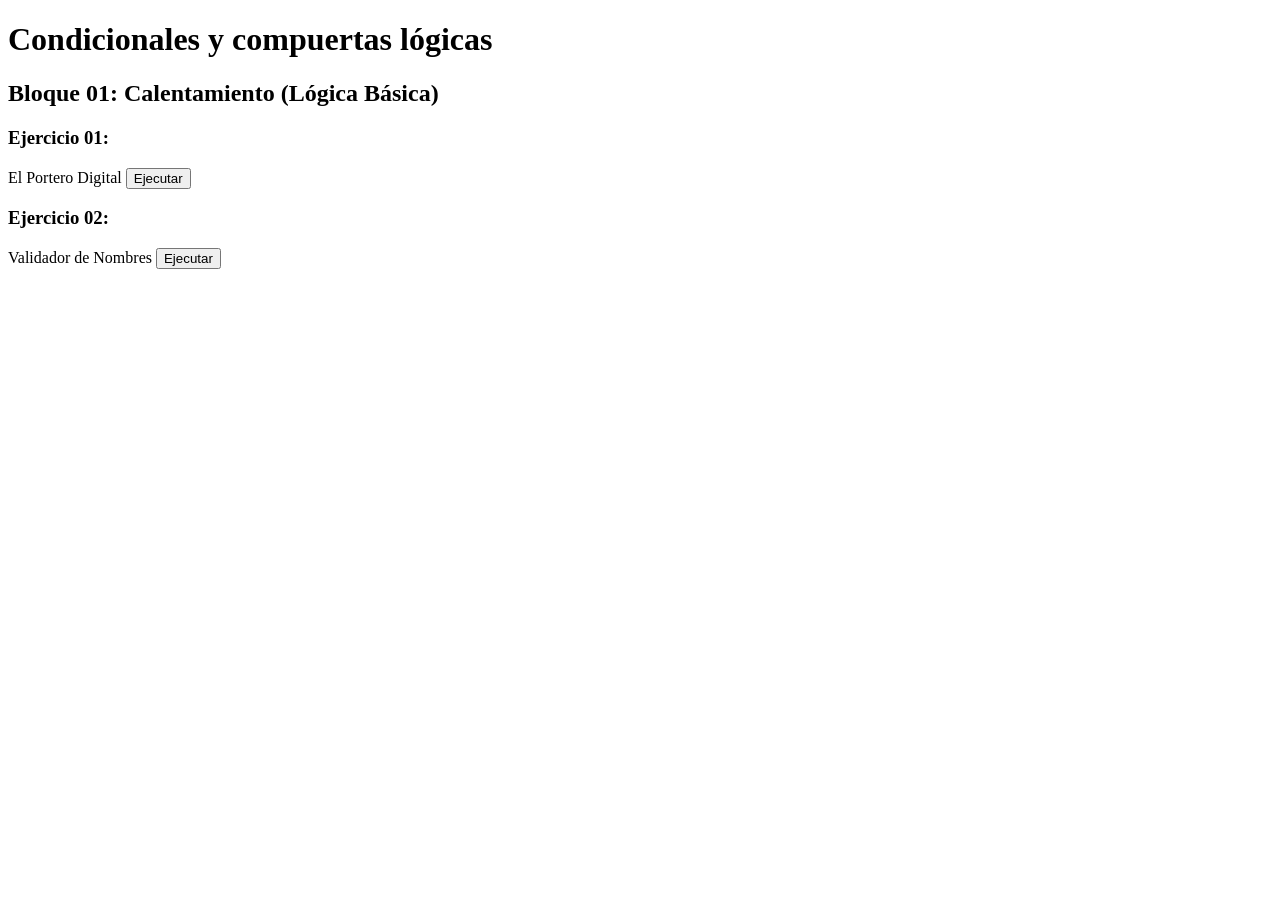
==== 02_Condicionales_compuertas_lógicas/index.html @ c87a0503 "." ====
<!DOCTYPE html>
<html lang="es">

<head>
    <meta charset="UTF-8">
    <meta name="viewport" content="width=device-width, initial-scale=1.0">
    <!-- Autor de la página -->
    <meta name="author" content="donovansaez@liceovvh.cl">
    <!-- Vínculo con CSS -->
    <link rel="stylesheet" href="static/css/style.css">
    <!-- Título de la página -->
    <title>Condicionales y compuertas lógicas</title>
</head>

<body>
    <!-- Cabecera -->
    <header>
        <h1>Condicionales y compuertas lógicas</h1>
    </header>

    <!-- Contenedor de la página -->
    <main class="contenedor">
        <section class="bloque">
            <div>
                <h2>Bloque 01: Calentamiento (Lógica Básica)</h2>
            </div>

            <div class="tarjetaespacio">
                <div class="row">
                    <div class="tarjeta">
                        <h3>Ejercicio 01:</h3>
                        <span>El Portero Digital</span>
                        <button onclick="porteroDigital()">Ejecutar</button>
                    </div>

                    <div class="tarjeta">
                        <h3>Ejercicio 02:</h3>
                        <span>Validador de Nombres</span>
                        <button onclick="validadorNombres()">Ejecutar</button>
                    </div>
                </div>
            </div>
        </section>
    </main>
    <!-- Vínculo con JS -->
    <script src="static/js/script.js"></script>
</body>

</html>
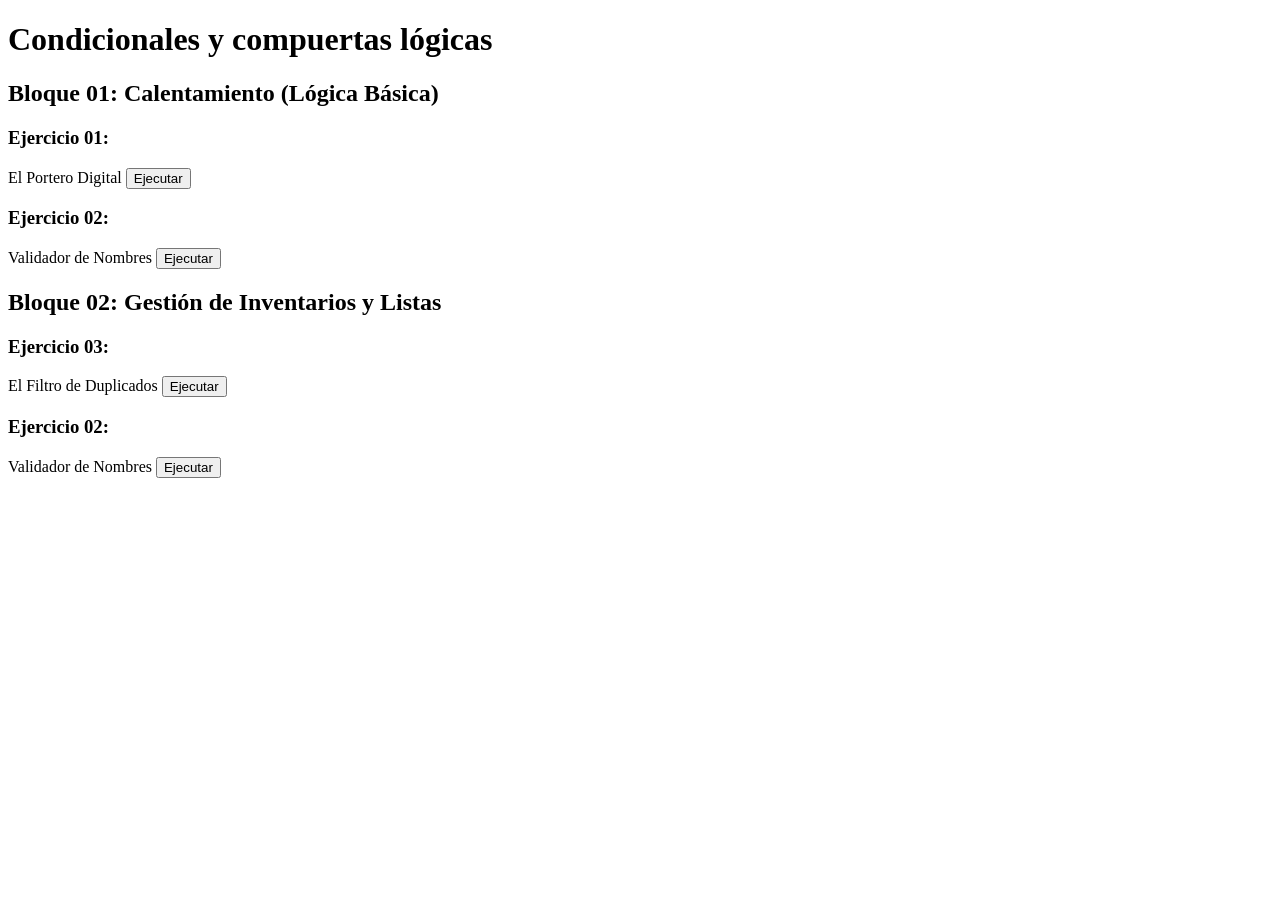
==== commit 655014d7: "d d" ====
--- a/02_Condicionales_compuertas_lógicas/index.html
+++ b/02_Condicionales_compuertas_lógicas/index.html
@@ -41,6 +41,28 @@
                 </div>
             </div>
         </section>
+
+        <section class="bloque">
+            <div>
+                <h2>Bloque 02: Gestión de Inventarios y Listas</h2>
+            </div>
+
+            <div class="tarjetaespacio">
+                <div class="row">
+                    <div class="tarjeta">
+                        <h3>Ejercicio 03:</h3>
+                        <span>El Filtro de Duplicados</span>
+                        <button onclick="filtroDuplicado()">Ejecutar</button>
+                    </div>
+
+                    <div class="tarjeta">
+                        <h3>Ejercicio 02:</h3>
+                        <span>Validador de Nombres</span>
+                        <button onclick="validadorNombres()">Ejecutar</button>
+                    </div>
+                </div>
+            </div>
+        </section>
     </main>
     <!-- Vínculo con JS -->
     <script src="static/js/script.js"></script>
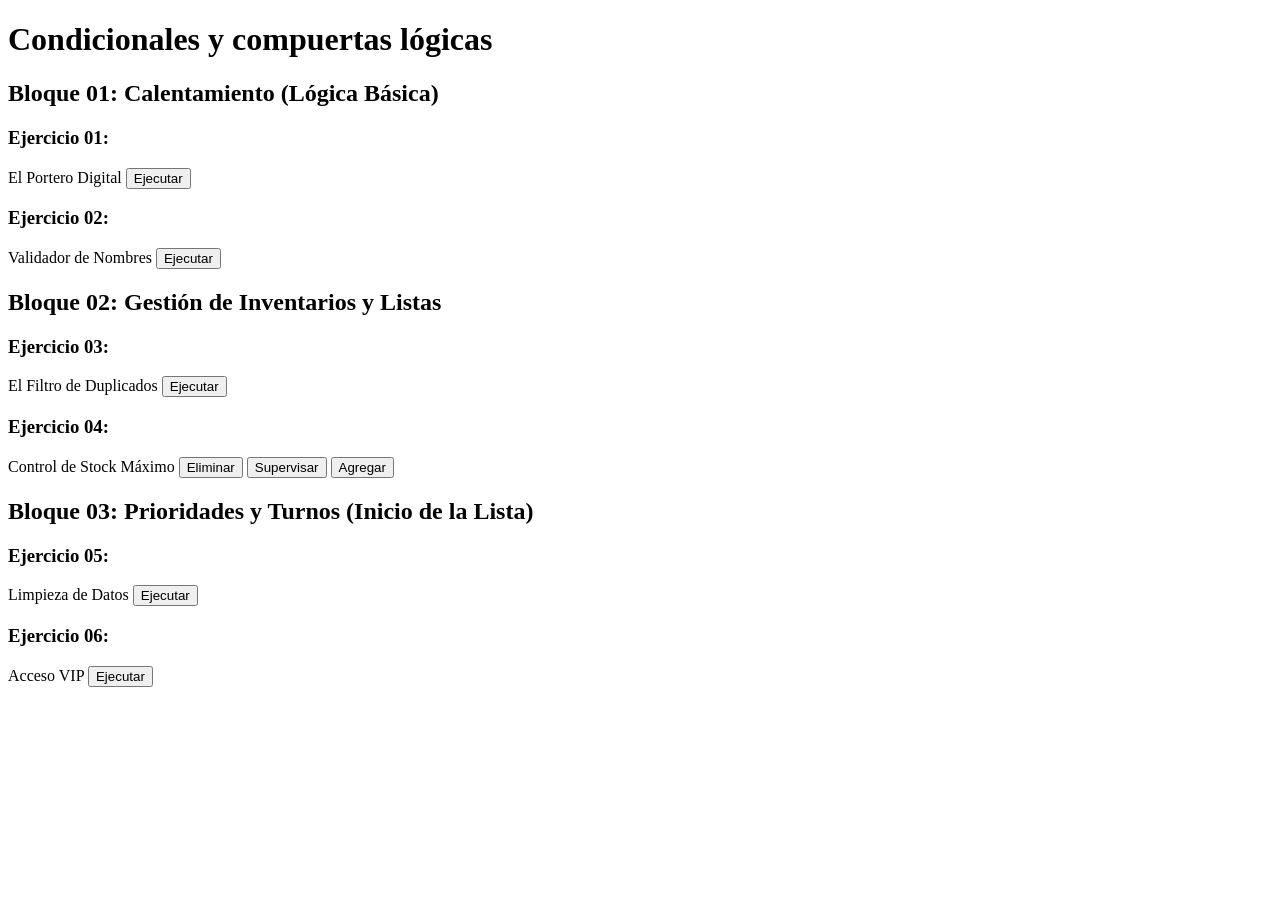
==== commit 1da9d2f3: "f f" ====
--- a/02_Condicionales_compuertas_lógicas/index.html
+++ b/02_Condicionales_compuertas_lógicas/index.html
@@ -56,9 +56,33 @@
                     </div>
 
                     <div class="tarjeta">
-                        <h3>Ejercicio 02:</h3>
-                        <span>Validador de Nombres</span>
-                        <button onclick="validadorNombres()">Ejecutar</button>
+                        <h3>Ejercicio 04:</h3>
+                        <span>Control de Stock Máximo</span>
+                        <button onclick="stockQuitar()">Eliminar</button>
+                        <button onclick="controlStock()">Supervisar</button>
+                        <button onclick="stockAgregar()">Agregar</button>
+                    </div>
+                </div>
+            </div>
+        </section>
+
+        <section class="bloque">
+            <div>
+                <h2>Bloque 03: Prioridades y Turnos (Inicio de la Lista)</h2>
+            </div>
+
+            <div class="tarjetaespacio">
+                <div class="row">
+                    <div class="tarjeta">
+                        <h3>Ejercicio 05:</h3>
+                        <span>Limpieza de Datos</span>
+                        <button onclick="limpiezaDatos()">Ejecutar</button>
+                    </div>
+
+                    <div class="tarjeta">
+                        <h3>Ejercicio 06:</h3>
+                        <span>Acceso VIP</span>
+                        <button onclick="accesoVip()">Ejecutar</button>
                     </div>
                 </div>
             </div>
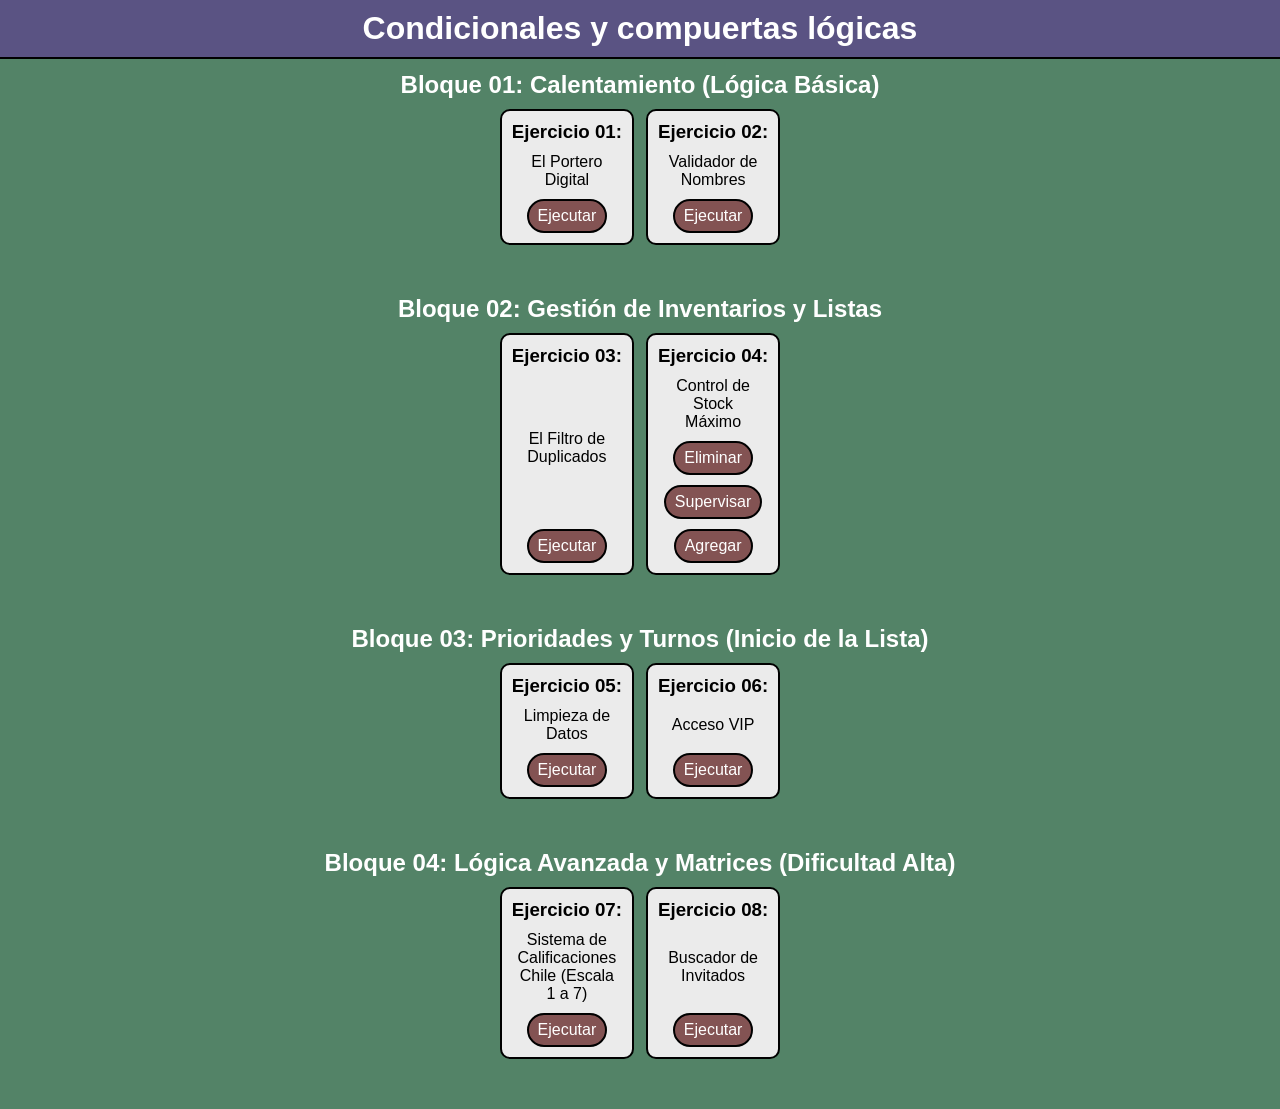
==== commit 9e067b33: "b b" ====
--- a/02_Condicionales_compuertas_lógicas/index.html
+++ b/02_Condicionales_compuertas_lógicas/index.html
@@ -87,6 +87,28 @@
                 </div>
             </div>
         </section>
+
+        <section class="bloque">
+            <div>
+                <h2>Bloque 04: Lógica Avanzada y Matrices (Dificultad Alta)</h2>
+            </div>
+
+            <div class="tarjetaespacio">
+                <div class="row">
+                    <div class="tarjeta">
+                        <h3>Ejercicio 07:</h3>
+                        <span>Sistema de Calificaciones Chile (Escala 1 a 7)</span>
+                        <button onclick="calificacionesChile()">Ejecutar</button>
+                    </div>
+
+                    <div class="tarjeta">
+                        <h3>Ejercicio 08:</h3>
+                        <span>Buscador de Invitados</span>
+                        <button onclick="buscadorInvitados()">Ejecutar</button>
+                    </div>
+                </div>
+            </div>
+        </section>
     </main>
     <!-- Vínculo con JS -->
     <script src="static/js/script.js"></script>
--- a/02_Condicionales_compuertas_lógicas/static/css/style.css
+++ b/02_Condicionales_compuertas_lógicas/static/css/style.css
@@ -0,0 +1,84 @@
+/* Resetear estilos */
+* {
+    padding: 0;
+    margin: 0;
+    box-sizing: border-box;
+}
+
+/* Propiedades de body */
+body {
+    font-family: sans-serif;
+    background-color: #538367;
+    color: #fff;
+    text-align: center;
+}
+
+/* Propiedades de header */
+header {
+    padding: 10px;
+    background-color: #5a5383;
+    border-bottom: 2px solid #000;
+    margin-bottom: 12px;
+}
+
+/* Propiedades del contenedor */
+.contenedor {
+    max-width: 700px;
+    margin: 0 auto;
+}
+
+/* Propiedad de section */
+section {
+    margin-bottom: 50px;
+}
+
+/* Propiedad de h2 */
+h2 {
+    margin-bottom: 10px;
+}
+
+/* Propiedades de las filas */
+.row {
+    display: flex;
+    justify-content: center;
+    gap: 12px;
+    margin-bottom: 12px;
+}
+
+/* Propiedades de las tarjetas */
+.tarjeta {
+    display: flex;
+    flex-direction: column;
+    align-items: center;
+    justify-content: space-between;
+    color: #000;
+    gap: 10px;
+    background-color: #ebebeb;
+    padding: 10px;
+    border: 2px solid #000;
+    border-radius: 10px;
+}
+
+/* Propiedades de span */
+.tarjeta span {
+    font-size: 16px;
+    max-width: 100px;
+}
+
+/* Propiedades de los botones en las tarjetas */
+.tarjeta button {
+    font-size: 16px;
+    padding: 6px 9px;
+    border: 2px solid #000;
+    border-radius: 100px;
+    color: #fff;
+    background-color: #835353;
+    cursor: pointer;
+    transition: background-color 0.2s;
+}
+
+/* Propiedades de los botones en las tarjetas al pasar el cursor encima */
+.tarjeta button:hover {
+    background-color: #538083;
+    transition: background-color 0.2s;
+}
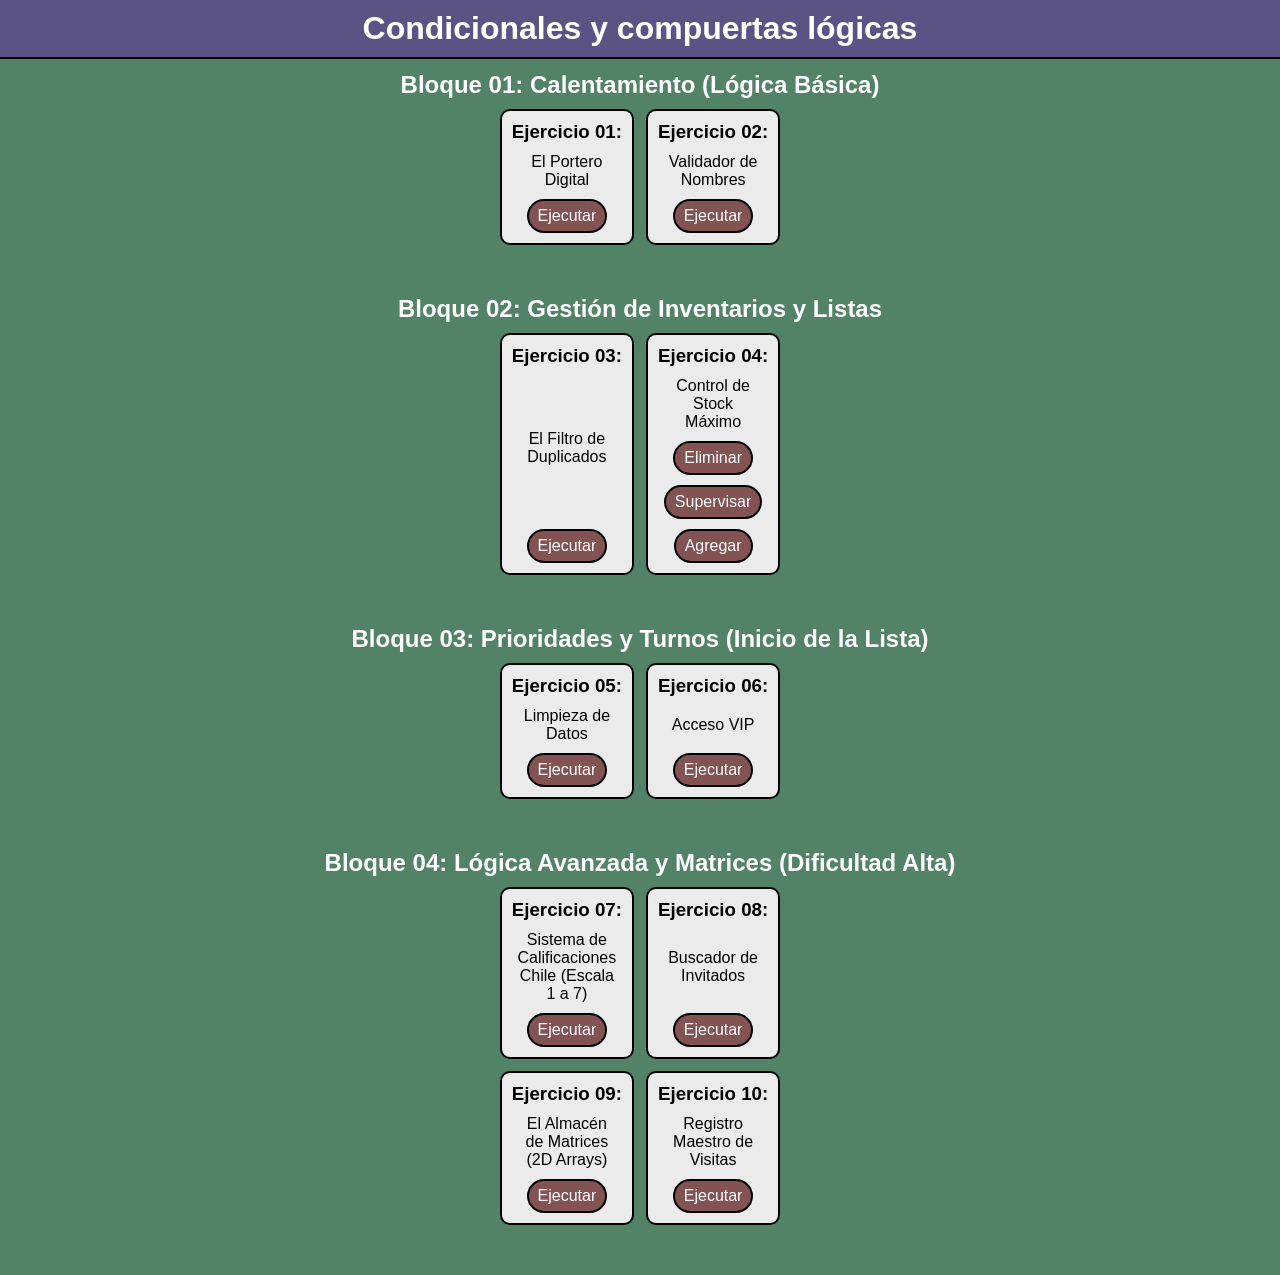
==== commit 2f48a1f0: "c c" ====
--- a/02_Condicionales_compuertas_lógicas/index.html
+++ b/02_Condicionales_compuertas_lógicas/index.html
@@ -107,6 +107,20 @@
                         <button onclick="buscadorInvitados()">Ejecutar</button>
                     </div>
                 </div>
+
+                <div class="row">
+                    <div class="tarjeta">
+                        <h3>Ejercicio 09:</h3>
+                        <span>El Almacén de Matrices (2D Arrays)</span>
+                        <button onclick="almacenMatrices()">Ejecutar</button>
+                    </div>
+
+                    <div class="tarjeta">
+                        <h3>Ejercicio 10:</h3>
+                        <span>Registro Maestro de Visitas</span>
+                        <button onclick="maestroVisitas()">Ejecutar</button>
+                    </div>
+                </div>
             </div>
         </section>
     </main>
